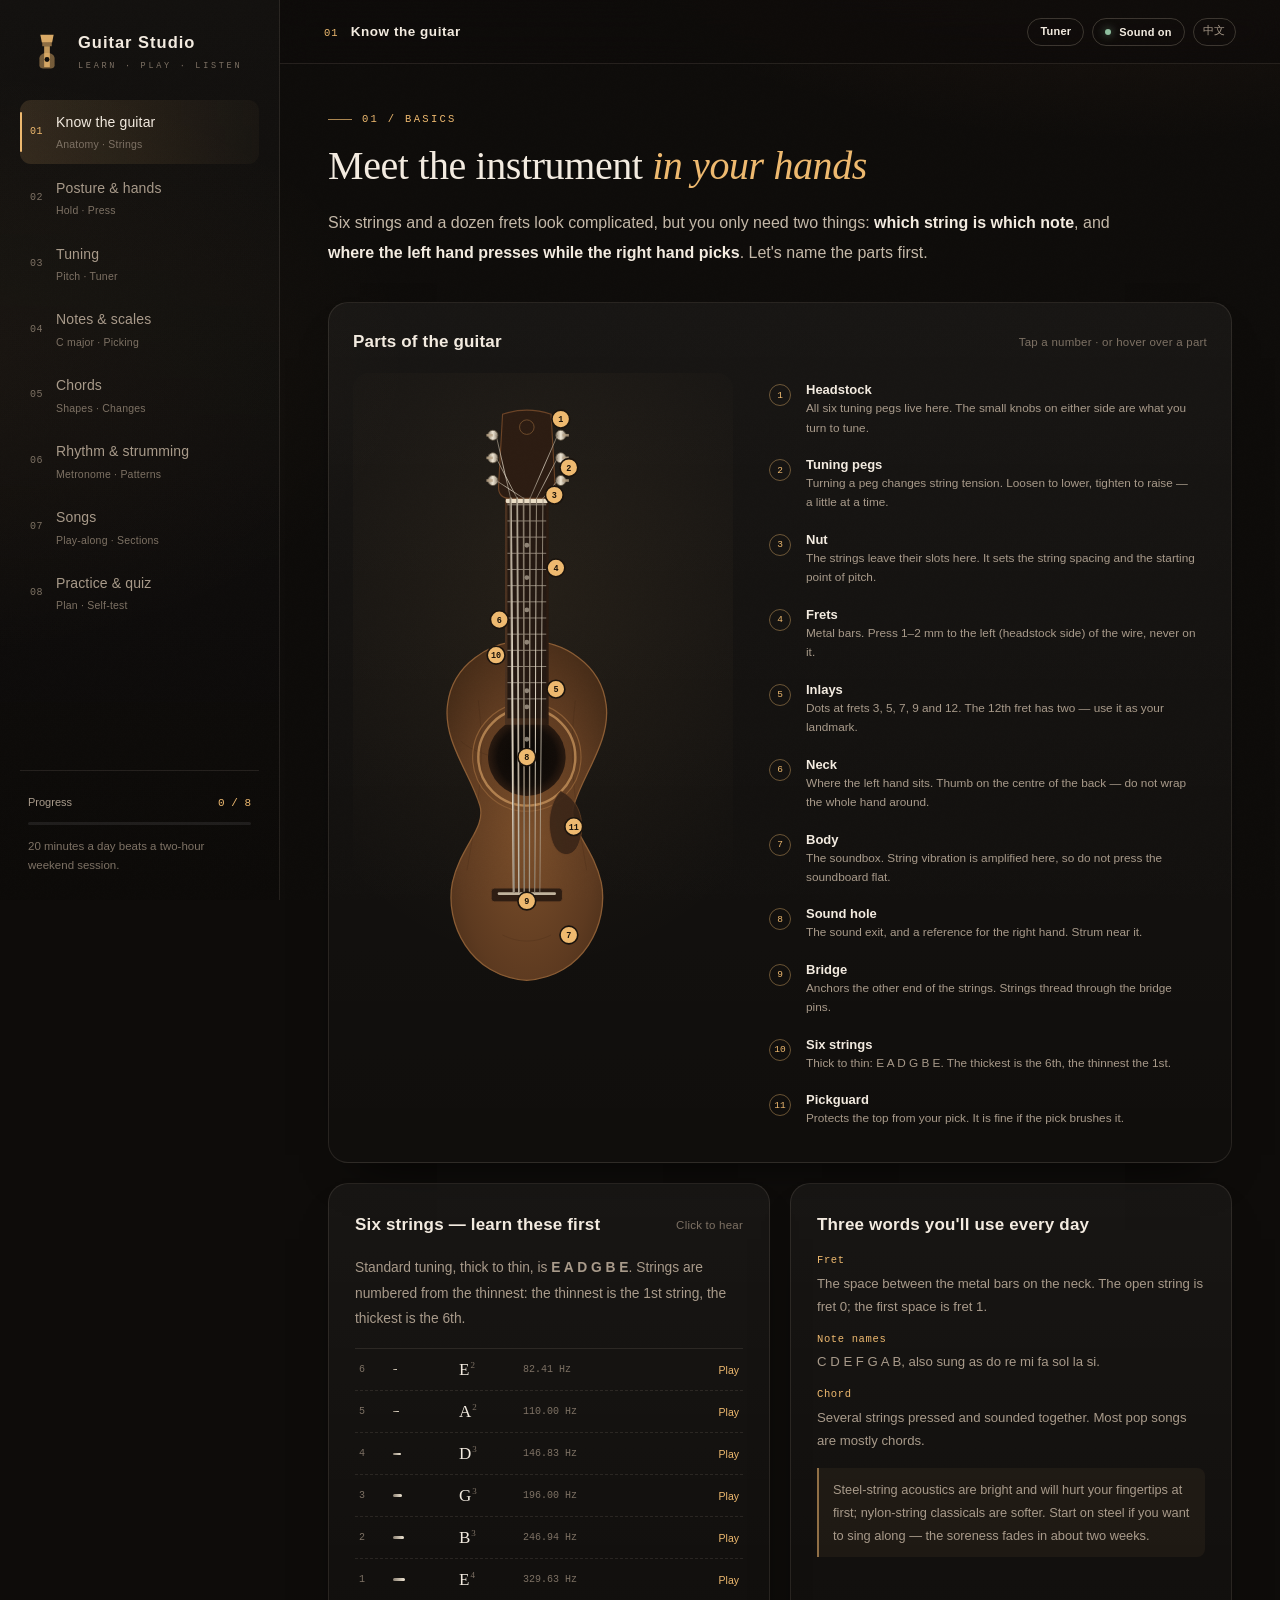
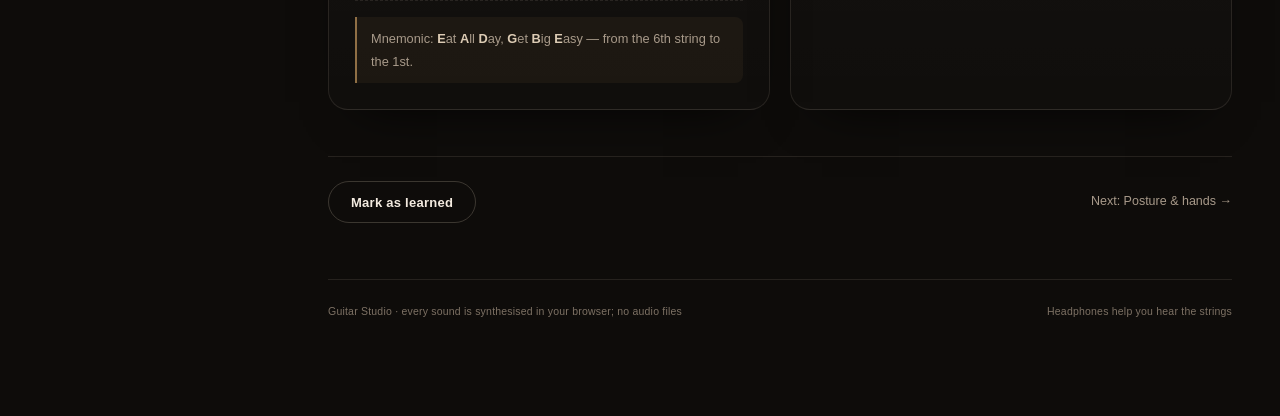
==== en/index.html @ 21f66a30 "Bilingual interactive guitar course: 8 lessons, fretboard, tuner, chords and play-along tabs" ====
<!DOCTYPE html>
<html lang="en">
<head>
<meta charset="utf-8">
<meta name="viewport" content="width=device-width, initial-scale=1">
<meta name="theme-color" content="#0f0d0b">
<meta name="color-scheme" content="dark">
<link rel="icon" href="data:image/svg+xml,%3Csvg xmlns='http://www.w3.org/2000/svg' viewBox='0 0 32 32'%3E%3Crect width='32' height='32' rx='8' fill='%230f0d0b'/%3E%3Cpath d='M16 5l4 6v5h-8v-5z' fill='%23eeb96f'/%3E%3Ccircle cx='16' cy='21' r='6' fill='%23eeb96f'/%3E%3C/svg%3E">
<title>Guitar Studio · From zero to your first song</title>
<meta name="description" content="An interactive, visual guitar course: clickable fretboard, live tuner, chord library, metronome and play-along tabs.">
<link rel="stylesheet" href="../assets/style.css">
</head>
<body>
<div class="grain" aria-hidden="true"></div>

<div class="shell">
  <aside class="side">
    <a class="brand" href="#start">
      <span class="brand-mark" aria-hidden="true">
        <svg viewBox="0 0 40 40"><path d="M13 3h14l-1.6 8H14.6L13 3Z" fill="currentColor" opacity=".9"/><path d="M15 11h10v4H15z" fill="currentColor" opacity=".55"/><path d="M17 15h6v22h-6z" fill="currentColor" opacity=".8"/><path d="M12 28c0-4 3.4-6 8-6s8 2 8 6v7c0 2.4-2 3.4-4 3.4h-8c-2 0-4-1-4-3.4v-7Z" fill="currentColor" opacity=".45"/><circle cx="20" cy="29" r="2.6" fill="#0f0d0b"/></svg>
      </span>
      <span class="brand-text"><strong>Guitar Studio</strong><em>LEARN · PLAY · LISTEN</em></span>
    </a>

    <nav class="nav" aria-label="Course contents">
      <a href="#start" data-nav="start"><i>01</i><span>Know the guitar<em>Anatomy · Strings</em></span></a>
      <a href="#posture" data-nav="posture"><i>02</i><span>Posture &amp; hands<em>Hold · Press</em></span></a>
      <a href="#tune" data-nav="tune"><i>03</i><span>Tuning<em>Pitch · Tuner</em></span></a>
      <a href="#scale" data-nav="scale"><i>04</i><span>Notes &amp; scales<em>C major · Picking</em></span></a>
      <a href="#chords" data-nav="chords"><i>05</i><span>Chords<em>Shapes · Changes</em></span></a>
      <a href="#rhythm" data-nav="rhythm"><i>06</i><span>Rhythm &amp; strumming<em>Metronome · Patterns</em></span></a>
      <a href="#songs" data-nav="songs"><i>07</i><span>Songs<em>Play-along · Sections</em></span></a>
      <a href="#practice" data-nav="practice"><i>08</i><span>Practice &amp; quiz<em>Plan · Self-test</em></span></a>
    </nav>

    <div class="side-foot">
      <div class="progress">
        <div class="progress-head"><span>Progress</span><b data-progress-text>0 / 8</b></div>
        <div class="progress-bar"><i data-progress-bar style="width:0%"></i></div>
      </div>
      <p>20 minutes a day beats a two-hour weekend session.</p>
    </div>
  </aside>

  <main class="main">
    <header class="topbar">
      <div class="topbar-title"><span data-section-index>01</span><strong data-section-title>Know the guitar</strong></div>
      <div class="topbar-tools">
        <a class="btn tiny ghost" href="#tune">Tuner</a>
        <button class="btn tiny ghost" type="button" data-sound-toggle aria-pressed="false">
          <span class="dot"></span><span data-sound-label>Sound on</span>
        </button>
        <a class="lang-switch" href="../index.html" data-lang-target="../index.html" aria-label="切换到中文">中文</a>
      </div>
    </header>

    <div class="content">

      <!-- ========== 01 ========== -->
      <section class="section" id="start" data-title="Know the guitar">
        <div class="section-head">
          <p class="eyebrow">01 / BASICS</p>
          <h2>Meet the instrument <em>in your hands</em></h2>
          <p class="lead">Six strings and a dozen frets look complicated, but you only need two things: <strong>which string is which note</strong>, and <strong>where the left hand presses while the right hand picks</strong>. Let's name the parts first.</p>
        </div>

        <div class="card anatomy-card">
          <div class="card-head">
            <h3>Parts of the guitar</h3>
            <span class="hint">Tap a number · or hover over a part</span>
          </div>
          <div class="anatomy">
            <div class="anatomy-figure" id="anatomyMount"></div>
            <div class="anatomy-list" id="anatomyList"></div>
          </div>
        </div>

        <div class="grid two">
          <div class="card">
            <div class="card-head"><h3>Six strings — learn these first</h3><span class="hint">Click to hear</span></div>
            <p class="muted">Standard tuning, thick to thin, is <b>E A D G B E</b>. Strings are numbered from the thinnest: the thinnest is the 1st string, the thickest is the 6th.</p>
            <div class="string-table" id="stringTable"></div>
            <p class="tip">Mnemonic: <b>E</b>at <b>A</b>ll <b>D</b>ay, <b>G</b>et <b>B</b>ig <b>E</b>asy — from the 6th string to the 1st.</p>
          </div>
          <div class="card">
            <h3>Three words you'll use every day</h3>
            <dl class="defs">
              <div><dt>Fret</dt><dd>The space between the metal bars on the neck. The open string is fret 0; the first space is fret 1.</dd></div>
              <div><dt>Note names</dt><dd>C D E F G A B, also sung as do re mi fa sol la si.</dd></div>
              <div><dt>Chord</dt><dd>Several strings pressed and sounded together. Most pop songs are mostly chords.</dd></div>
            </dl>
            <p class="tip">Steel-string acoustics are bright and will hurt your fingertips at first; nylon-string classicals are softer. Start on steel if you want to sing along — the soreness fades in about two weeks.</p>
          </div>
        </div>

        <div class="lesson-foot">
          <button class="btn ghost" type="button" data-complete="start"><span>Mark as learned</span></button>
          <a class="next-link" href="#posture">Next: Posture &amp; hands →</a>
        </div>
      </section>

      <!-- ========== 02 ========== -->
      <section class="section" id="posture" data-title="Posture &amp; hands">
        <div class="section-head">
          <p class="eyebrow">02 / BASICS</p>
          <h2>Dead notes, sore hands, no speed — <em>it's usually posture</em></h2>
          <p class="lead">Posture isn't a performance of “correct form”. It decides whether you can relax, make notes ring, and move quickly. Lock in these two hands in the first two weeks and everything later gets easier.</p>
        </div>

        <div class="grid two">
          <div class="card">
            <h3><span class="num">A</span>Sitting: three points of contact</h3>
            <ol class="steps-list">
              <li>Rest the <b>waist of the guitar</b> on your right thigh, with the body against yours.</li>
              <li>Angle the soundboard slightly up. The <b>headstock should sit around shoulder height</b> — don't stare down at the fretboard.</li>
              <li>Let your right forearm rest on the top edge of the body, but don't press the soundboard dead.</li>
              <li>Keep your back naturally upright. The guitar <b>leans</b> on you; you don't clamp it.</li>
            </ol>
            <p class="tip">Standing? Use a strap and set the guitar to the same height as when you sit. Practise sitting, perform standing — keep the feel the same.</p>
          </div>
          <div class="card">
            <h3><span class="num">B</span>Left hand: fingertips, arch, close to the fret</h3>
            <ol class="steps-list">
              <li>Thumb on the <b>centre of the back of the neck</b>, opposite the index finger. Don't wrap your whole hand around it.</li>
              <li>Arch the first knuckle and press with the <b>fingertip</b>, not the pad.</li>
              <li>Press <b>1–2 mm to the left of the fret wire</b> (toward the headstock) — not on the metal, not in the middle of the space.</li>
              <li>Push the wrist slightly forward to give your fingers room.</li>
            </ol>
            <p class="tip">If a note won't ring, check in this order: position → pressure → a finger touching the neighbouring string.</p>
          </div>
        </div>

        <div class="card">
          <div class="card-head"><h3>Two millimetres make a big difference</h3><span class="hint">Side view</span></div>
          <div class="hand-figure" id="handDiagram"></div>
        </div>

        <div class="grid two">
          <div class="card">
            <div class="card-head"><h3><span class="num">C</span>Right hand: the wrist does the work</h3></div>
            <div class="pick-figure" id="pickDiagram"></div>
            <ul class="clean-list">
              <li>Hold the pick between thumb and index with <b>2–3 mm</b> showing. Don't squeeze.</li>
              <li>Angle the pick <b>30–45°</b> to the string. Downstroke with the tip, upstroke with the back edge.</li>
              <li>The <b>wrist</b> moves, not the whole arm. Imagine flicking water off your hand.</li>
              <li>Fingerstyle: thumb covers strings 6/5/4; index 3, middle 2, ring 1.</li>
            </ul>
          </div>
          <div class="card">
            <h3><span class="num">D</span>Four common mistakes</h3>
            <div class="mistake"><b>Flat fingers</b><span>The pad mutes the next string. Stand the fingers up.</span></div>
            <div class="mistake"><b>Pressing on the fret</b><span>No length of string is left to vibrate; the note thuds. Move 2 mm left.</span></div>
            <div class="mistake"><b>Thumb wrapped over</b><span>Your fingers can't stretch and changes get slow. Put the thumb back behind the neck.</span></div>
            <div class="mistake"><b>Collapsed wrist</b><span>You can't reach the low strings and your hand cramps. Push the wrist forward.</span></div>
          </div>
        </div>

        <div class="card">
          <div class="card-head"><h3>Self-check before you play</h3><span class="hint">Tick them all first</span></div>
          <div class="check-list" id="postureChecks"></div>
        </div>

        <div class="lesson-foot">
          <button class="btn ghost" type="button" data-complete="posture"><span>Mark as learned</span></button>
          <a class="next-link" href="#tune">Next: Tuning →</a>
        </div>
      </section>

      <!-- ========== 03 ========== -->
      <section class="section" id="tune" data-title="Tuning">
        <div class="section-head">
          <p class="eyebrow">03 / SETUP</p>
          <h2>Tune before you play. <em>Every time.</em></h2>
          <p class="lead">If the guitar is out of tune, practice makes your ear worse — it memorises the wrong pitch. Standard pitch is <b>A4 = 440 Hz</b>. Thick to thin: E2 · A2 · D3 · G3 · B3 · E4.</p>
        </div>

        <div class="card tuner-card" id="tunerMount"></div>

        <div class="grid two">
          <div class="card">
            <h3>Tuning in five steps</h3>
            <ol class="steps-list">
              <li>Start on the <b>6th string</b>. Pluck it gently and let it ring.</li>
              <li>Watch the needle: <b>flat → tighten slowly</b>; sharp → loosen.</li>
              <li>Turn the peg no more than <b>a quarter turn</b> at a time, listening as you go.</li>
              <li>When the needle sits in the green and holds for two seconds, move to the next string.</li>
              <li>After all six, <b>check the 6th again</b> — tuning one string changes the neck tension.</li>
            </ol>
            <p class="tip">New strings drift for the first three days. That's normal. Tune every time you pick up the guitar; after a week they'll settle.</p>
          </div>
          <div class="card">
            <h3>No tuner? Tune by ear</h3>
            <p class="muted">If one string is already in tune, use it as a reference, one string at a time. “Hear the pair” plays the reference note, then the target open string.</p>
            <div class="relative-table" id="relativeTuning"></div>
            <p class="tip">The intervals: 6th string, 5th fret = open 5th; 5th string, 5th fret = open 4th; 4th string, 5th fret = open 3rd; <b>3rd string, 4th fret</b> = open 2nd; 2nd string, 5th fret = open 1st.</p>
          </div>
        </div>

        <div class="notice">
          <b>Two safety notes</b>
          <span>Turn the pegs slowly; never more than half a turn at once. Pluck gently when tuning. A string can snap, especially when it's new.</span>
        </div>

        <div class="lesson-foot">
          <button class="btn ghost" type="button" data-complete="tune"><span>Mark as learned</span></button>
          <a class="next-link" href="#scale">Next: Notes &amp; scales →</a>
        </div>
      </section>

      <!-- ========== 04 ========== -->
      <section class="section" id="scale" data-title="Notes &amp; scales">
        <div class="section-head">
          <p class="eyebrow">04 / SINGLE NOTES</p>
          <h2>First, make every note <em>ring clearly</em></h2>
          <p class="lead">Don't rush into chords. Use single notes to get “left hand presses accurately + right hand picks cleanly” working. Then chords come much faster. The fretboard below is live — click anywhere.</p>
        </div>

        <div class="card board-card">
          <div class="card-head">
            <h3>C major scale · first position</h3>
            <div class="seg" id="scaleModes" role="group" aria-label="Fretboard labels">
              <button type="button" data-mode="scale" class="is-on">C major</button>
              <button type="button" data-mode="all">All notes</button>
              <button type="button" data-mode="none">No labels</button>
            </div>
          </div>
          <div class="board-scroll"><div id="scaleBoard"></div></div>
          <div class="board-foot">
            <span class="now-chip" id="scaleNow">Click anywhere on the fretboard</span>
            <span class="legend">
              <i class="lg-root"></i>Root C
              <i class="lg-third"></i>3rd / 5th
              <i class="lg-other"></i>Other notes
            </span>
          </div>
        </div>

        <div class="grid two">
          <div class="card">
            <h3>Where the major scale comes from</h3>
            <p class="muted">Two neighbouring frets are a <b>half step</b>; skipping one is a <b>whole step</b>. The major scale formula is: whole · whole · half · whole · whole · whole · half.</p>
            <div class="interval-row" id="intervalRow"></div>
            <p class="tip">Learn the formula and you can build a major scale on any string without memorising dots.</p>
          </div>
          <div class="card">
            <h3>Right hand: make the picking steady</h3>
            <ul class="clean-list">
              <li>Pick <b>straight into the string</b> at a slight 30° angle — the cleanest tone.</li>
              <li>Downstroke (↓) with the tip; upstroke (↑) with the back edge.</li>
              <li>At slow tempos use <b>all downstrokes</b> for even tone; alternate when comfortable.</li>
              <li>Fingerstyle: thumb on the low strings; index, middle and ring on 3, 2, 1.</li>
            </ul>
            <p class="tip">The test: close your eyes. Twelve notes should sound like one straight line — no note popping out.</p>
          </div>
        </div>

        <div class="section-sub">
          <h3>Three exercises to start today</h3>
          <p class="muted">Each one has a Play button. Click any note in the tab to hear it on its own.</p>
        </div>
        <div class="exercise-list" id="exerciseList"></div>

        <div class="lesson-foot">
          <button class="btn ghost" type="button" data-complete="scale"><span>Mark as learned</span></button>
          <a class="next-link" href="#chords">Next: Chords →</a>
        </div>
      </section>

      <!-- ========== 05 ========== -->
      <section class="section" id="chords" data-title="Chords">
        <div class="section-head">
          <p class="eyebrow">05 / CHORDS</p>
          <h2>Eight chords, <em>half a songbook</em></h2>
          <p class="lead">Most pop songs live in a handful of chords. The goal isn't “knowing the shape” — it's making it ring first time without looking.</p>
        </div>

        <div class="card">
          <div class="card-head"><h3>Reading a chord diagram</h3><span class="hint">Vertical: 6th string left → 1st right</span></div>
          <div class="chord-guide">
            <div class="chord-guide-figure" id="chordGuide"></div>
            <div class="chord-guide-text">
              <ul class="clean-list">
                <li>The <b>thick line at the top</b> is the nut (fret 0); each line below is a fret.</li>
                <li><b>Dots</b> show where the fingers go. The number inside is the finger: 1 index, 2 middle, 3 ring, 4 pinky.</li>
                <li><b>○</b> open string, play it; <b>×</b> don't play it, keep the right hand away.</li>
                <li>Left to right is <b>6 5 4 3 2 1</b>, matching the string names underneath.</li>
              </ul>
              <p class="tip">The order is always: <b>place the fingers → check each string → then strum</b>. Never strum first.</p>
            </div>
          </div>
        </div>

        <div class="section-sub chord-sub">
          <h3>Chord library</h3>
          <div class="seg" id="chordFilter" role="group" aria-label="Chord difficulty">
            <button type="button" data-level="all" class="is-on">All</button>
            <button type="button" data-level="1">Beginner</button>
            <button type="button" data-level="2">Advanced</button>
          </div>
        </div>
        <div class="chord-grid" id="chordGrid"></div>

        <div class="chord-detail" id="chordDetail"></div>

        <div class="card trainer-card" id="chordTrainer"></div>

        <div class="lesson-foot">
          <button class="btn ghost" type="button" data-complete="chords"><span>Mark as learned</span></button>
          <a class="next-link" href="#rhythm">Next: Rhythm &amp; strumming →</a>
        </div>
      </section>

      <!-- ========== 06 ========== -->
      <section class="section" id="rhythm" data-title="Rhythm &amp; strumming">
        <div class="section-head">
          <p class="eyebrow">06 / RHYTHM</p>
          <h2>Steady rhythm is worth more <em>than hard chords</em></h2>
          <p class="lead">Most people's strumming sounds bad not because of the hand shape, but because the beat wanders. Get “one strum per beat” into your muscle memory first, then add decoration.</p>
        </div>

        <div class="card metro-card" id="metroMount"></div>

        <div class="section-sub">
          <h3>Four patterns, simple to fancy</h3>
          <p class="muted">Click a card to hear it; the arrows light up below. Air-strum along before you touch the strings.</p>
        </div>
        <div class="pattern-grid" id="patternMount"></div>
        <div class="card pattern-board" id="patternBoard"></div>

        <div class="grid three">
          <div class="card mini">
            <h3>Wrist, not arm</h3>
            <p>Strumming is a small arc from the wrist; the forearm barely moves. Move the arm and you lose speed and hit the wrong strings.</p>
          </div>
          <div class="card mini">
            <h3>Keep the hand moving</h3>
            <p>Even when you don't hit the strings, keep the hand swinging in time. Stopping is the number one cause of a late next beat.</p>
          </div>
          <div class="card mini">
            <h3>Light before loud</h3>
            <p>Volume comes from wrist travel, not force. Hitting harder causes fret buzz and broken strings, and sounds smaller.</p>
          </div>
        </div>

        <div class="card">
          <h3>Practice order (don't skip)</h3>
          <ol class="steps-list">
            <li><b>60 BPM</b>, downstrokes only, one per beat, two minutes without drifting.</li>
            <li>Move to <b>80 BPM</b>, still downstrokes; check the wrist hasn't stiffened.</li>
            <li>Learn “down, down-up, up-down-up” in the air first, then on the strings.</li>
            <li>Loop <b>C → G → Am → F</b>, one bar each, changing slowly.</li>
            <li>Play along to a three-minute song all the way through before adding speed.</li>
          </ol>
        </div>

        <div class="lesson-foot">
          <button class="btn ghost" type="button" data-complete="rhythm"><span>Mark as learned</span></button>
          <a class="next-link" href="#songs">Next: Songs →</a>
        </div>
      </section>

      <!-- ========== 07 ========== -->
      <section class="section" id="songs" data-title="Songs">
        <div class="section-head">
          <p class="eyebrow">07 / PLAY</p>
          <h2>Follow the highlight, <em>one note at a time</em></h2>
          <p class="lead">Press Play and the tab highlights each note in time; the fretboard shows where to press. You can also click any note in the tab to hear it alone.</p>
        </div>

        <div class="song-picker" id="songList"></div>
        <div id="playerMount"></div>

        <div class="card">
          <h3>How to learn a song (in this order)</h3>
          <ol class="steps-list">
            <li><b>Section it</b>: work on 2–4 bars at a time, not the whole song.</li>
            <li><b>Slow it down</b>: 60–70% tempo, slow enough that you don't miss.</li>
            <li><b>Loop it</b>: ten clean passes of the same section builds muscle memory.</li>
            <li><b>Join it</b>: once each section works alone, connect them.</li>
            <li><b>Record it</b>: one phone recording and you'll hear the problem instantly.</li>
          </ol>
          <p class="tip">Wrong notes aren't the danger; practising them at speed is. Slow practice is the only shortcut.</p>
        </div>

        <div class="lesson-foot">
          <button class="btn ghost" type="button" data-complete="songs"><span>Mark as learned</span></button>
          <a class="next-link" href="#practice">Next: Practice &amp; quiz →</a>
        </div>
      </section>

      <!-- ========== 08 ========== -->
      <section class="section" id="practice" data-title="Practice &amp; quiz">
        <div class="section-head">
          <p class="eyebrow">08 / KEEP GOING</p>
          <h2>20 minutes a day, <em>a song in two weeks</em></h2>
          <p class="lead">Practice isn't “when I have time”. It's a small amount at the same time every day. Here's a plan and a self-test to make it stick.</p>
        </div>

        <div class="grid two">
          <div class="card">
            <div class="card-head"><h3>Today's 20 minutes</h3><span class="hint" id="todayLabel">—</span></div>
            <div class="plan-list" id="planList"></div>
            <div class="plan-bar"><i data-plan-bar style="width:0%"></i></div>
            <p class="tip">The order can change, but every day should include chords + rhythm + a song.</p>
          </div>
          <div class="card">
            <h3>7-day starter plan</h3>
            <div class="day-table" id="dayTable"></div>
          </div>
        </div>

        <div class="section-sub">
          <h3>Self-test: did it stick?</h3>
          <p class="muted">Find-the-note trains the fretboard; ear training trains your ear. Don't chase a perfect score — use “Hear it again”.</p>
        </div>
        <div id="quizMount"></div>

        <div class="card">
          <h3>Four questions every beginner asks</h3>
          <div class="faq">
            <details>
              <summary>My notes won't ring, or buzz. What do I check?</summary>
              <p>In order: ① is the finger 1–2 mm to the left of the fret wire; ② is it upright, with the pad clear of the neighbouring string; ③ is there enough pressure. Most dead notes are position, not strength.</p>
            </details>
            <details>
              <summary>Is fingertip pain normal?</summary>
              <p>For the first two weeks, yes — calluses form and it stops. But sharp joint pain means stop and rest a day. Two 10-minute sessions beat one long one, and hurt less.</p>
            </details>
            <details>
              <summary>How do I change chords faster?</summary>
              <p>Three tricks: ① keep <b>common fingers</b> down between chords; ② move the <b>lowest note first</b> so the strum starts right; ③ look ahead to the next shape. Then use a metronome and change every four beats, slow enough to keep up.</p>
            </details>
            <details>
              <summary>Theory first, or playing first?</summary>
              <p>Both, but playing leads. For each chord, know the three notes it contains; for each scale, know where it sits on the neck. Reading theory without touching the guitar is very slow progress.</p>
            </details>
          </div>
        </div>

        <div class="closing">
          <p class="eyebrow">ONE LAST THING</p>
          <h3>Slow is fast.</h3>
          <p>Make every note clean and count every beat. Time does the rest. In two weeks you'll have a song you can play all the way through.</p>
        </div>

        <div class="lesson-foot">
          <button class="btn ghost" type="button" data-complete="practice"><span>Mark as learned</span></button>
          <a class="next-link" href="#start">Back to the top ↑</a>
        </div>
      </section>

      <footer class="site-foot">
        <span>Guitar Studio · every sound is synthesised in your browser; no audio files</span>
        <span>Headphones help you hear the strings</span>
      </footer>
    </div>
  </main>
</div>

<script src="../assets/data.js"></script>
<script src="../assets/i18n.js"></script>
<script src="../assets/audio.js"></script>
<script src="../assets/visuals.js"></script>
<script src="../assets/app.js"></script>
</body>
</html>
---- assets/style.css ----
/* ============================================================
   吉他自习室 · 样式
   ============================================================ */
:root {
  --bg: #0e0c0a;
  --bg-soft: #14110e;
  --panel: #191512;
  --panel-2: #201a15;
  --line: rgba(240, 225, 200, .10);
  --line-strong: rgba(240, 225, 200, .20);
  --text: #f3ebe0;
  --muted: #a89a8a;
  --muted-2: #7d7164;
  --amber: #eeb96f;
  --amber-2: #f4c47e;
  --amber-deep: #d99a4e;
  --copper: #c97b4a;
  --green: #8fbf9f;
  --red: #e07a6a;
  --serif: "Iowan Old Style", "Palatino Linotype", Palatino, "Songti SC", "Noto Serif SC", Georgia, serif;
  --sans: -apple-system, BlinkMacSystemFont, "PingFang SC", "Hiragino Sans GB", "Microsoft YaHei", "Segoe UI", sans-serif;
  --mono: "SF Mono", ui-monospace, Menlo, Consolas, monospace;
  --shadow: 0 24px 50px -32px rgba(0, 0, 0, .95);
}

* { box-sizing: border-box; }
html { scroll-behavior: smooth; }
body {
  margin: 0;
  background:
    radial-gradient(1100px 620px at 88% -12%, rgba(201, 123, 74, .13), transparent 62%),
    radial-gradient(900px 520px at -8% 18%, rgba(238, 185, 111, .05), transparent 58%),
    var(--bg);
  color: var(--text);
  font-family: var(--sans);
  font-size: 15px;
  line-height: 1.75;
  -webkit-font-smoothing: antialiased;
  text-rendering: optimizeLegibility;
}
::selection { background: rgba(238, 185, 111, .3); color: #fff; }
a { color: inherit; text-decoration: none; }
button { font-family: inherit; touch-action: manipulation; }
h1, h2, h3, h4, p, dl, dd, ol, ul { margin: 0; }
ul, ol { padding: 0; }
strong { font-weight: 600; }
code { font-family: var(--mono); font-size: .9em; background: rgba(255, 255, 255, .06); padding: 1px 5px; border-radius: 4px; }
:focus-visible { outline: 2px solid var(--amber); outline-offset: 3px; border-radius: 4px; }

.grain {
  position: fixed; inset: 0; z-index: 100; pointer-events: none; opacity: .035;
  background-image: url("data:image/svg+xml;utf8,<svg xmlns='http://www.w3.org/2000/svg' width='180' height='180'><filter id='n'><feTurbulence type='fractalNoise' baseFrequency='0.85' numOctaves='2'/></filter><rect width='180' height='180' filter='url(%23n)' opacity='0.55'/></svg>");
  mix-blend-mode: overlay;
}

/* ---------------- 布局 ---------------- */
.shell { display: grid; grid-template-columns: 280px minmax(0, 1fr); min-width: 0; }
.side {
  position: sticky; top: 0; height: 100vh; display: flex; flex-direction: column;
  padding: 28px 20px 24px; border-right: 1px solid var(--line);
  background: linear-gradient(180deg, rgba(255, 255, 255, .025), rgba(0, 0, 0, .12));
  overflow-y: auto; z-index: 30;
}
.brand { display: flex; align-items: center; gap: 12px; padding: 0 8px 26px; }
.brand-mark { width: 38px; height: 38px; color: var(--amber); flex: none; }
.brand-mark svg { width: 100%; height: 100%; display: block; }
.brand-text strong { display: block; font-size: 16.5px; letter-spacing: .06em; }
.brand-text em { display: block; font-style: normal; font-family: var(--mono); font-size: 8.5px; letter-spacing: .32em; color: var(--muted-2); margin-top: 2px; }

.nav { display: flex; flex-direction: column; gap: 2px; min-width: 0; }
.nav a {
  position: relative; display: grid; grid-template-columns: 26px 1fr; align-items: center;
  padding: 10px 10px; border-radius: 11px; color: var(--muted);
  transition: background .18s, color .18s;
}
.nav a i { font-style: normal; font-family: var(--mono); font-size: 10px; color: var(--muted-2); letter-spacing: .04em; }
.nav a span { font-size: 14px; letter-spacing: .01em; }
.nav a em { display: block; font-style: normal; font-size: 10.5px; color: var(--muted-2); margin-top: 1px; letter-spacing: .02em; }
.nav a:hover { background: rgba(255, 255, 255, .045); color: var(--text); }
.nav a.is-active { background: linear-gradient(90deg, rgba(238, 185, 111, .14), rgba(238, 185, 111, .03)); color: var(--text); }
.nav a.is-active::before {
  content: ""; position: absolute; left: 0; top: 12px; bottom: 12px; width: 2px;
  background: var(--amber); border-radius: 2px;
}
.nav a.is-active i { color: var(--amber); }
.nav a.is-done::after {
  content: "✓"; position: absolute; right: 10px; top: 50%; transform: translateY(-50%);
  font-size: 11px; color: var(--amber); opacity: .85;
}
.side::after { content: ""; position: absolute; top: 0; right: 0; bottom: 0; width: 20px; pointer-events: none; background: linear-gradient(90deg, transparent, rgba(14,12,10,.85)); opacity: 0; }
.side-foot { margin-top: auto; padding: 22px 8px 0; border-top: 1px solid var(--line); }
.side-foot p { font-size: 11.5px; color: var(--muted-2); line-height: 1.7; margin-top: 12px; }
.progress-head { display: flex; justify-content: space-between; align-items: baseline; font-size: 11px; color: var(--muted); }
.progress-head b { font-family: var(--mono); font-size: 11px; color: var(--amber); font-weight: 500; }
.progress-bar { height: 3px; background: rgba(255, 255, 255, .08); border-radius: 3px; margin-top: 9px; overflow: hidden; }
.progress-bar i { display: block; height: 100%; background: linear-gradient(90deg, var(--amber-deep), var(--amber-2)); border-radius: 3px; transition: width .5s cubic-bezier(.2, .8, .2, 1); }

.main { min-width: 0; }
.topbar {
  position: sticky; top: 0; z-index: 20; height: 64px; display: flex; align-items: center;
  justify-content: space-between; gap: 16px; padding: 0 44px;
  background: rgba(14, 12, 10, .74); backdrop-filter: blur(16px); -webkit-backdrop-filter: blur(16px);
  border-bottom: 1px solid var(--line);
}
.topbar-title { display: flex; align-items: baseline; gap: 12px; min-width: 0; }
.topbar-title span { font-family: var(--mono); font-size: 10.5px; color: var(--amber); letter-spacing: .1em; }
.topbar-title strong { font-size: 13.5px; font-weight: 600; letter-spacing: .04em; white-space: nowrap; overflow: hidden; text-overflow: ellipsis; }
.topbar-tools { display: flex; align-items: center; gap: 8px; flex: none; }
.lang-switch {
  display: inline-flex; align-items: center; justify-content: center; height: 28px; min-width: 38px;
  padding: 0 9px; border-radius: 999px; border: 1px solid var(--line-strong);
  font-family: var(--mono); font-size: 10.5px; letter-spacing: .06em;
  color: var(--muted); transition: .18s;
}
.lang-switch:hover { color: var(--amber); border-color: rgba(238, 185, 111, .5); background: rgba(238, 185, 111, .06); }

.content { max-width: 1160px; margin: 0 auto; padding: 46px 48px 96px; }

/* ---------------- 通用 ---------------- */
.section { display: none; }
.section.is-active { display: block; }
.section.is-active > * { animation: rise .5s cubic-bezier(.2, .8, .2, 1) backwards; }
.section.is-active > *:nth-child(2) { animation-delay: .04s; }
.section.is-active > *:nth-child(3) { animation-delay: .08s; }
.section.is-active > *:nth-child(4) { animation-delay: .12s; }
.section.is-active > *:nth-child(5) { animation-delay: .16s; }
.section.is-active > *:nth-child(6) { animation-delay: .2s; }
@keyframes rise { from { opacity: 0; transform: translateY(14px); } }

.section-head { max-width: 800px; margin-bottom: 34px; }
.eyebrow {
  display: flex; align-items: center; gap: 10px; font-family: var(--mono);
  font-size: 10.5px; letter-spacing: .22em; color: var(--amber); text-transform: uppercase;
}
.eyebrow::before { content: ""; width: 24px; height: 1px; background: var(--amber); opacity: .7; }
.section h2 {
  font-family: var(--serif); font-weight: 400; font-size: 40px; line-height: 1.28;
  letter-spacing: -.01em; margin: 12px 0 16px;
}
.section h2 em { font-style: italic; color: var(--amber); }
.lead { font-size: 16px; color: #c4b8a8; line-height: 1.9; }
.lead strong { color: var(--text); }

.card {
  position: relative; background: linear-gradient(180deg, rgba(255, 255, 255, .042), rgba(255, 255, 255, .012));
  border: 1px solid var(--line); border-radius: 20px; padding: 26px; box-shadow: var(--shadow);
}
.card h3 { font-size: 17px; font-weight: 600; letter-spacing: .01em; margin-bottom: 12px; }
.card h3 .num {
  display: inline-flex; align-items: center; justify-content: center; width: 22px; height: 22px;
  border-radius: 50%; border: 1px solid rgba(238, 185, 111, .5); color: var(--amber);
  font-family: var(--mono); font-size: 10.5px; margin-right: 8px; vertical-align: 1px;
}
.card-head { display: flex; align-items: center; justify-content: space-between; gap: 14px; margin-bottom: 16px; flex-wrap: wrap; }
.card-head h3 { margin: 0; }
.hint { font-size: 11.5px; color: var(--muted-2); letter-spacing: .02em; }
.muted { color: var(--muted); font-size: 13.8px; line-height: 1.85; }
.tip {
  margin-top: 16px; padding: 10px 14px; border-left: 2px solid rgba(238, 185, 111, .55);
  background: rgba(238, 185, 111, .05); border-radius: 0 8px 8px 0;
  font-size: 12.8px; color: var(--muted); line-height: 1.8;
}
.tip b { color: #dccbb4; }
.grid { display: grid; gap: 20px; margin-top: 20px; }
.grid.two { grid-template-columns: repeat(2, minmax(0, 1fr)); }
.grid.three { grid-template-columns: repeat(3, minmax(0, 1fr)); }
.section-sub { margin: 42px 0 18px; display: flex; align-items: flex-end; justify-content: space-between; gap: 16px; flex-wrap: wrap; }
.section-sub h3 { font-family: var(--serif); font-weight: 400; font-size: 25px; letter-spacing: -.01em; }
.section-sub p { margin-top: 4px; }
.lesson-foot {
  display: flex; align-items: center; justify-content: space-between; gap: 16px; flex-wrap: wrap;
  margin-top: 46px; padding-top: 24px; border-top: 1px solid var(--line);
}
.next-link { font-size: 12.5px; color: var(--muted); transition: color .2s; }
.next-link:hover { color: var(--amber); }

/* ---------------- 按钮 / 控件 ---------------- */
.btn {
  display: inline-flex; align-items: center; justify-content: center; gap: 8px;
  height: 42px; padding: 0 22px; border-radius: 999px; border: 1px solid transparent;
  background: linear-gradient(180deg, #f4c47e, #dfa155); color: #1b130a;
  font-size: 13px; font-weight: 600; letter-spacing: .02em; cursor: pointer;
  transition: transform .18s, box-shadow .18s, background .18s, color .18s, border-color .18s;
}
.btn:hover { transform: translateY(-1px); box-shadow: 0 10px 26px -12px rgba(238, 185, 111, .6); }
.btn:active { transform: translateY(0); }
.btn.ghost { background: transparent; border-color: var(--line-strong); color: var(--text); }
.btn.ghost:hover { border-color: rgba(238, 185, 111, .55); color: var(--amber); box-shadow: none; }
.btn.small { height: 34px; padding: 0 16px; font-size: 12px; }
.btn.tiny { height: 28px; padding: 0 12px; font-size: 11px; }
.btn.is-done { background: rgba(238, 185, 111, .12); border-color: rgba(238, 185, 111, .45); color: var(--amber); }
.btn.is-playing { background: linear-gradient(180deg, #e9ae61, #cf8f45); }
.btn .tr-icon { font-size: 9px; line-height: 1; }
.btn:disabled { opacity: .55; cursor: wait; }
[data-sound-toggle] .dot { width: 6px; height: 6px; border-radius: 50%; background: var(--green); box-shadow: 0 0 8px rgba(143, 191, 159, .7); flex: none; }
[data-sound-toggle].is-muted .dot { background: var(--muted-2); box-shadow: none; }
.btn.tiny.ghost, .btn.small.ghost { background: transparent; }
.icon-btn {
  width: 34px; height: 34px; flex: none; display: inline-flex; align-items: center; justify-content: center;
  border-radius: 10px; border: 1px solid var(--line); background: rgba(255, 255, 255, .03);
  color: var(--muted); font-size: 15px; cursor: pointer; transition: .18s;
}
.icon-btn:hover { color: var(--amber); border-color: rgba(238, 185, 111, .4); }
.seg { display: inline-flex; gap: 2px; padding: 3px; border: 1px solid var(--line); border-radius: 999px; background: rgba(0, 0, 0, .2); }
.seg button {
  border: 0; background: transparent; color: var(--muted); font-size: 11.5px;
  padding: 6px 13px; border-radius: 999px; cursor: pointer; transition: .18s; letter-spacing: .02em;
}
.seg button:hover { color: var(--text); }
.seg button.is-on { background: var(--amber); color: #1b130a; font-weight: 600; }
.chip {
  border: 1px solid var(--line); background: rgba(255, 255, 255, .025); color: var(--muted);
  border-radius: 999px; padding: 7px 14px; font-size: 12px; cursor: pointer; transition: .18s;
}
.chip:hover { color: var(--text); border-color: var(--line-strong); }
.chip.is-on { color: var(--amber); border-color: rgba(238, 185, 111, .5); background: rgba(238, 185, 111, .08); }
.field { display: inline-flex; align-items: center; gap: 8px; font-size: 11.5px; color: var(--muted); }
.field input[type=range] { width: 110px; }
.field b { font-family: var(--mono); font-size: 11px; color: var(--amber); font-weight: 500; min-width: 22px; }
select {
  background: var(--panel-2); color: var(--text); border: 1px solid var(--line);
  border-radius: 8px; padding: 6px 8px; font-family: inherit; font-size: 12px;
}
input[type=range] { -webkit-appearance: none; appearance: none; height: 4px; border-radius: 4px; background: rgba(255, 255, 255, .12); outline: none; accent-color: var(--amber); }
input[type=range]::-webkit-slider-thumb {
  -webkit-appearance: none; width: 14px; height: 14px; border-radius: 50%;
  background: var(--amber); border: 2px solid #1a130d; cursor: pointer;
  box-shadow: 0 0 0 3px rgba(238, 185, 111, .18);
}
.switch { display: inline-flex; align-items: center; gap: 6px; font-size: 11.5px; color: var(--muted); cursor: pointer; user-select: none; }
.switch input { accent-color: var(--amber); }

/* ---------------- 认识吉他 ---------------- */
.anatomy-card { padding: 24px; }
.anatomy { display: grid; grid-template-columns: 380px minmax(0, 1fr); gap: 26px; align-items: start; }
.anatomy-figure { background: radial-gradient(120% 90% at 50% 35%, rgba(238, 185, 111, .07), transparent 65%); border-radius: 16px; padding: 4px; }
.anatomy-svg { width: 100%; height: auto; display: block; }
.part { transition: filter .25s; }
.part.is-hot { filter: drop-shadow(0 0 10px rgba(238, 185, 111, .55)); }
.an-marker { cursor: pointer; }
.an-marker-bg { fill: var(--amber); stroke: #1a130d; stroke-width: 2; transition: transform .2s; transform-box: fill-box; transform-origin: center; }
.an-marker-text { fill: #1b130a; font-family: var(--mono); font-size: 10.5px; font-weight: 600; pointer-events: none; }
.an-marker:hover .an-marker-bg, .an-marker.is-hot .an-marker-bg { transform: scale(1.2); }
.anatomy-list { display: flex; flex-direction: column; gap: 1px; }
.an-item {
  display: grid; grid-template-columns: 26px minmax(0, 1fr); gap: 11px; align-items: start;
  text-align: left; border: 0; background: transparent; color: var(--text);
  padding: 9px 10px; border-radius: 10px; cursor: pointer; transition: background .18s;
}
.an-item:hover, .an-item.is-active { background: rgba(255, 255, 255, .045); }
.an-num {
  width: 22px; height: 22px; border-radius: 50%; border: 1px solid rgba(238, 185, 111, .4);
  display: inline-flex; align-items: center; justify-content: center;
  font-family: var(--mono); font-size: 9.5px; color: var(--amber); margin-top: 2px;
}
.an-body strong { display: block; font-size: 13px; font-weight: 600; }
.an-body strong em { font-style: normal; font-family: var(--mono); font-size: 8.5px; color: var(--muted-2); letter-spacing: .1em; margin-left: 7px; text-transform: uppercase; }
.an-body span { display: block; font-size: 11.8px; color: var(--muted); line-height: 1.65; margin-top: 2px; }

.string-table { margin-top: 16px; border-top: 1px solid var(--line); }
.string-row {
  width: 100%; display: grid; grid-template-columns: 26px 58px 56px 1fr 28px; align-items: center; gap: 8px;
  height: 42px; padding: 0 4px; border: 0; border-bottom: 1px dashed var(--line);
  background: transparent; color: var(--text); cursor: pointer; text-align: left;
  font-family: inherit; transition: background .15s;
}
.string-row:hover, .string-row.is-playing { background: rgba(238, 185, 111, .06); }
.sr-num { font-family: var(--mono); font-size: 10px; color: var(--muted-2); }
.sr-line { display: flex; align-items: center; }
.sr-line i { display: block; background: linear-gradient(90deg, #8c8274, #f0e6d4); border-radius: 2px; }
.sr-note { font-family: var(--serif); font-size: 17px; }
.sr-note em { font-style: normal; font-size: 9px; color: var(--muted-2); margin-left: 1px; vertical-align: super; }
.sr-freq { font-family: var(--mono); font-size: 10px; color: var(--muted-2); }
.sr-play { font-size: 10.5px; color: var(--amber); text-align: right; }
.defs { display: flex; flex-direction: column; gap: 12px; margin-top: 6px; }
.defs dt { font-family: var(--mono); font-size: 10.5px; color: var(--amber); letter-spacing: .06em; }
.defs dd { font-size: 13.2px; color: var(--muted); line-height: 1.75; margin-top: 2px; }

/* ---------------- 姿势 ---------------- */
.steps-list { list-style: none; counter-reset: step; display: flex; flex-direction: column; gap: 10px; }
.steps-list li { position: relative; counter-increment: step; padding-left: 32px; font-size: 13.5px; color: #cfc2b1; line-height: 1.75; }
.steps-list li::before {
  content: counter(step); position: absolute; left: 0; top: 3px;
  width: 20px; height: 20px; border-radius: 50%; border: 1px solid rgba(238, 185, 111, .35);
  display: flex; align-items: center; justify-content: center;
  font-family: var(--mono); font-size: 9.5px; color: var(--amber);
}
.steps-list li b { color: var(--text); font-weight: 600; }
.steps-list.small li { font-size: 12.8px; padding-left: 28px; gap: 8px; }
.steps-list.small li::before { width: 18px; height: 18px; font-size: 9px; }
.hand-figure, .pick-figure { background: rgba(0, 0, 0, .18); border: 1px solid var(--line); border-radius: 14px; padding: 10px; }
.hand-svg, .pick-svg { width: 100%; height: auto; display: block; }
.hand-good { fill: var(--green); font-size: 12px; font-family: var(--sans); }
.hand-bad { fill: var(--red); font-size: 12px; font-family: var(--sans); }
.hand-sub { fill: var(--muted-2); font-size: 10px; font-family: var(--sans); }
.pick-label { fill: var(--amber); font-family: var(--mono); font-size: 10px; }
.pick-sub { fill: var(--muted); font-family: var(--sans); font-size: 10.5px; }
.clean-list { list-style: none; display: flex; flex-direction: column; gap: 8px; margin-top: 4px; }
.clean-list li { position: relative; padding-left: 16px; font-size: 13.2px; color: #cfc2b1; line-height: 1.75; }
.clean-list li::before { content: ""; position: absolute; left: 2px; top: .7em; width: 4px; height: 4px; border-radius: 50%; background: var(--amber); opacity: .75; }
.mistake { display: flex; flex-direction: column; gap: 2px; padding: 9px 0; border-bottom: 1px dashed var(--line); }
.mistake:last-child { border-bottom: 0; }
.mistake b { font-size: 13px; color: #e6d8c6; }
.mistake span { font-size: 12.4px; color: var(--muted); line-height: 1.7; }
.check-list { display: flex; flex-direction: column; }
.check { display: flex; align-items: flex-start; gap: 10px; padding: 8px 0; cursor: pointer; font-size: 13.2px; color: #cfc2b1; user-select: none; }
.check input { position: absolute; opacity: 0; width: 0; height: 0; }
.check .box {
  width: 18px; height: 18px; border-radius: 5px; border: 1px solid var(--line-strong);
  flex: none; margin-top: 3px; position: relative; transition: .18s; background: rgba(0, 0, 0, .2);
}
.check input:checked + .box { background: var(--amber); border-color: var(--amber); }
.check input:checked + .box::after {
  content: ""; position: absolute; left: 5px; top: 1.5px; width: 5px; height: 9px;
  border: solid #1b130a; border-width: 0 2px 2px 0; transform: rotate(42deg);
}
.check input:checked ~ span:last-child { color: var(--muted-2); text-decoration: line-through; text-decoration-color: rgba(168, 154, 138, .4); }
.notice {
  margin-top: 20px; display: flex; flex-direction: column; gap: 4px; padding: 16px 20px;
  border: 1px solid rgba(238, 185, 111, .2); border-left: 2px solid var(--amber);
  background: rgba(238, 185, 111, .045); border-radius: 0 12px 12px 0;
}
.notice b { font-size: 12.5px; color: var(--amber); }
.notice span { font-size: 12.8px; color: var(--muted); line-height: 1.8; }

/* ---------------- 调音 ---------------- */
.tuner-card { padding: 26px 28px 22px; overflow: hidden; }
.tuner-card::before {
  content: ""; position: absolute; inset: 0; pointer-events: none;
  background: radial-gradient(70% 120% at 22% 0%, rgba(238, 185, 111, .09), transparent 70%);
}
.tuner-top { display: grid; grid-template-columns: 1.15fr .85fr; gap: 20px; align-items: center; position: relative; }
.gauge-svg { width: 100%; max-width: 430px; height: auto; display: block; margin: 0 auto; }
.gauge-tick { fill: var(--muted-2); font-family: var(--mono); font-size: 9px; }
.gauge-side { fill: var(--muted-2); font-family: var(--sans); font-size: 9.5px; }
.gauge-needle { transition: transform .09s linear; }
.tuner-read { padding-right: 12px; }
.tuner-note { display: flex; align-items: baseline; gap: 4px; line-height: .9; }
.tuner-note b { font-family: var(--serif); font-weight: 400; font-size: 86px; color: var(--text); letter-spacing: -.02em; }
.tuner-note span { font-family: var(--mono); font-size: 22px; color: var(--muted-2); }
.tuner-cents { font-family: var(--mono); font-size: 18px; color: var(--amber); margin-top: 8px; }
.tuner-cents small { font-size: 10px; color: var(--muted-2); }
.tuner-status { font-size: 12.5px; color: var(--muted); margin-top: 8px; line-height: 1.65; min-height: 40px; }
.tuner-status.is-good { color: var(--green); }
.tuner-status.is-low { color: var(--amber); }
.tuner-status.is-high { color: var(--copper); }
.tuner-strings { display: grid; grid-template-columns: repeat(6, 1fr); gap: 8px; margin-top: 16px; position: relative; }
.tuner-string {
  border: 1px solid var(--line); background: rgba(255, 255, 255, .025); border-radius: 12px;
  padding: 9px 4px 7px; color: var(--text); cursor: pointer; transition: .18s;
}
.tuner-string b { display: block; font-family: var(--serif); font-weight: 400; font-size: 19px; }
.tuner-string b em { font-style: normal; font-family: var(--mono); font-size: 8px; color: var(--muted-2); vertical-align: super; margin-left: 1px; }
.tuner-string span { display: block; font-size: 9.5px; color: var(--muted-2); margin-top: 1px; }
.tuner-string:hover { border-color: var(--line-strong); background: rgba(255, 255, 255, .05); }
.tuner-string.is-on { background: linear-gradient(180deg, #f4c47e, #dfa155); border-color: transparent; color: #1b130a; }
.tuner-string.is-on span { color: rgba(27, 19, 10, .65); }
.tuner-string.is-on b em { color: rgba(27, 19, 10, .55); }
.tuner-actions { display: flex; align-items: center; gap: 10px; flex-wrap: wrap; margin-top: 14px; position: relative; }
.tuner-note-hint { margin-top: 12px; font-size: 11.5px; color: var(--muted); background: rgba(224, 122, 106, .06); border: 1px solid rgba(224, 122, 106, .2); padding: 10px 14px; border-radius: 8px; line-height: 1.8; }
.tuner-note-hint b { color: var(--red); }
.relative-table { display: flex; flex-direction: column; margin-top: 10px; }
.relative-row { display: flex; align-items: center; justify-content: space-between; gap: 12px; padding: 9px 0; border-bottom: 1px dashed var(--line); font-size: 12.5px; color: #cfc2b1; }
.relative-row button { flex: none; }
.relative-row.is-on { color: var(--amber); }

/* ---------------- 指板 ---------------- */
.board-card { padding: 22px 24px 18px; }
.board-scroll { overflow-x: auto; overflow-y: hidden; padding-bottom: 4px; scrollbar-width: thin; }
.board-scroll::-webkit-scrollbar { height: 7px; }
.board-scroll::-webkit-scrollbar-thumb { background: rgba(238, 185, 111, .25); border-radius: 4px; }
.fb-svg { width: 100%; height: auto; display: block; min-width: 640px; }
.fb-string-text { fill: #d9ccb9; font-family: var(--mono); font-size: 11px; }
.fb-string-sub { fill: #8d8071; font-family: var(--mono); font-size: 8.5px; opacity: 1; }
.fb-note-text { fill: #e8dccb; font-family: var(--mono); font-size: 11.5px; font-weight: 500; pointer-events: none; }
.fb-note-text.on-dark { fill: #241608; }
.fb-fret-num { fill: #9c8f7e; font-family: var(--mono); font-size: 8.5px; }
.fb-fret-num.is-twelve { fill: var(--amber); opacity: .75; }
.fb-hit { cursor: pointer; }
.fb-hit:hover { fill: rgba(238, 185, 111, .09); }
.fb-ripple { animation: ripple .85s ease-out forwards; transform-box: fill-box; transform-origin: center; }
@keyframes ripple { from { transform: scale(.6); opacity: 1; } to { transform: scale(1.9); opacity: 0; } }
.fb-play-text { fill: #1b130a; font-family: var(--mono); font-size: 11px; font-weight: 700; }
.fb-glow-ring { animation: glowPulse 1.4s ease-in-out infinite; transform-box: fill-box; transform-origin: center; }
@keyframes glowPulse { 0%, 100% { opacity: .45; transform: scale(1); } 50% { opacity: .15; transform: scale(1.25); } }
.board-foot { display: flex; align-items: center; justify-content: space-between; gap: 16px; flex-wrap: wrap; margin-top: 10px; }
.now-chip { font-size: 12px; color: var(--muted); min-height: 18px; }
.now-chip b { color: var(--amber); font-weight: 600; }
.legend { display: flex; align-items: center; gap: 12px; font-size: 10.5px; color: var(--muted-2); }
.legend i { width: 9px; height: 9px; border-radius: 50%; display: inline-block; margin-right: 4px; vertical-align: -1px; }
.lg-root { background: var(--amber); }
.lg-third { background: var(--copper); }
.lg-other { background: transparent; border: 1px solid rgba(243, 235, 224, .3); }
.interval-row { display: flex; align-items: center; flex-wrap: wrap; gap: 4px; margin: 16px 0 4px; }
.iv-note {
  width: 34px; height: 34px; border-radius: 9px; display: inline-flex; align-items: center; justify-content: center;
  background: rgba(238, 185, 111, .1); border: 1px solid rgba(238, 185, 111, .3);
  color: var(--amber); font-family: var(--mono); font-size: 12px;
}
.iv-gap { font-size: 9.5px; color: var(--muted-2); padding: 0 2px; letter-spacing: .02em; }
.iv-gap.is-half { color: var(--copper); }

/* ---------------- 播放器 ---------------- */
.exercise-list { display: flex; flex-direction: column; gap: 18px; }
.player {
  background: linear-gradient(180deg, rgba(255, 255, 255, .042), rgba(255, 255, 255, .012));
  border: 1px solid var(--line); border-radius: 20px; padding: 22px 24px; box-shadow: var(--shadow);
}
.exercise-card { padding: 0; overflow: hidden; }
.exercise-card .player { border: 0; box-shadow: none; background: transparent; }
.player-head { display: flex; align-items: flex-start; justify-content: space-between; gap: 20px; flex-wrap: wrap; }
.player-title h4 { font-family: var(--serif); font-weight: 400; font-size: 20px; letter-spacing: -.01em; }
.player-title p { font-size: 12px; color: var(--muted); margin-top: 3px; line-height: 1.65; max-width: 520px; }
.player-controls { display: flex; align-items: center; gap: 10px; flex-wrap: wrap; }
.bpm-control { display: flex; align-items: center; gap: 8px; }
.bpm-control input[type=range] { width: 96px; }
.bpm-read { display: flex; flex-direction: column; align-items: center; line-height: 1; }
.bpm-read b { font-family: var(--mono); font-size: 12px; color: var(--amber); font-weight: 500; }
.bpm-read small { font-size: 7.5px; color: var(--muted-2); letter-spacing: .12em; margin-top: 2px; }
.player-now {
  margin-top: 14px; padding: 8px 14px; border-left: 2px solid var(--amber);
  background: rgba(238, 185, 111, .055); border-radius: 0 8px 8px 0;
  font-size: 13px; color: #d9ccb9; min-height: 38px; display: flex; align-items: center; gap: 14px; flex-wrap: wrap;
}
.player-now b { color: var(--amber); font-weight: 600; }
.player-now em { font-style: normal; color: var(--muted-2); font-size: 10px; margin-left: 4px; }
.now-note { display: inline-flex; align-items: baseline; gap: 5px; }
.now-note b { margin-right: 5px; }
.now-note em { margin-left: 2px; }
.now-note + .now-note::before { content: "/"; color: var(--muted-2); margin-right: 8px; }
.player-board { margin: 12px 0 2px; }
.player-board .fb-svg { min-width: 620px; }
.tab-scroll {
  margin-top: 10px; background: rgba(0, 0, 0, .22); border: 1px solid var(--line);
  border-radius: 12px; overflow-x: auto; padding: 6px 4px 10px; scrollbar-width: thin;
}
.tab-scroll::-webkit-scrollbar { height: 7px; }
.tab-scroll::-webkit-scrollbar-thumb { background: rgba(238, 185, 111, .25); border-radius: 4px; }
.tab-svg { display: block; }
.tab-fret { fill: #e9dccb; font-family: var(--mono); font-size: 12px; }
.tab-name { fill: var(--muted-2); font-family: var(--mono); font-size: 7.5px; }
.tab-string-num { fill: var(--muted-2); font-family: var(--mono); font-size: 8px; }
.tab-bar-num { fill: var(--muted-2); font-family: var(--mono); font-size: 8px; opacity: .75; }
.tab-hit { cursor: pointer; }
.tab-hit:hover { fill: rgba(238, 185, 111, .07); }
.tab-active-rect { pointer-events: none; transition: x .06s linear, width .06s linear; }
.tab-play-line { pointer-events: none; }
.player-tip { font-size: 12px; color: var(--muted-2); margin-top: 10px; padding-top: 10px; border-top: 1px dashed var(--line); line-height: 1.75; }

/* ---------------- 和弦 ---------------- */
.chord-guide { display: grid; grid-template-columns: 210px minmax(0, 1fr); gap: 28px; align-items: center; }
.chord-guide-figure { max-width: 190px; margin: 0 auto; width: 100%; }
.chord-svg { width: 100%; height: auto; display: block; }
.chord-base { fill: var(--muted-2); font-family: var(--mono); font-size: 9px; }
.chord-finger { fill: #241608; font-family: var(--mono); font-size: 9.5px; font-weight: 700; }
.chord-string-name { fill: var(--muted-2); font-family: var(--mono); font-size: 8.5px; }
.chord-grid { display: grid; grid-template-columns: repeat(6, minmax(0, 1fr)); gap: 12px; }
.chord-card {
  display: flex; flex-direction: column; align-items: center; gap: 5px; padding: 12px 8px 10px;
  background: linear-gradient(180deg, rgba(255, 255, 255, .04), rgba(255, 255, 255, .012));
  border: 1px solid var(--line); border-radius: 15px; cursor: pointer; color: var(--text);
  transition: transform .2s, border-color .2s, box-shadow .2s, background .2s;
}
.chord-card:hover { transform: translateY(-3px); border-color: rgba(238, 185, 111, .35); }
.chord-card.is-on { border-color: rgba(238, 185, 111, .7); background: linear-gradient(180deg, rgba(238, 185, 111, .12), rgba(238, 185, 111, .02)); box-shadow: 0 12px 30px -20px rgba(238, 185, 111, .55); }
.chord-card-top { width: 100%; display: flex; align-items: baseline; justify-content: space-between; padding: 0 4px; }
.chord-card-top b { font-family: var(--serif); font-weight: 400; font-size: 19px; }
.chord-card-top em { font-style: normal; font-size: 8.5px; color: var(--muted-2); letter-spacing: .05em; }
.chord-card-fig { width: 100%; max-width: 108px; }
.chord-card-sub { font-size: 9.5px; color: var(--muted-2); text-align: center; line-height: 1.4; }
.chord-detail { margin-top: 20px; }
.chord-detail-card { display: grid; grid-template-columns: 220px minmax(0, 1fr); gap: 26px; padding: 24px 26px; border-color: rgba(238, 185, 111, .22); background: linear-gradient(160deg, rgba(238, 185, 111, .07), rgba(255, 255, 255, .015) 55%); }
.chord-detail-fig { max-width: 200px; width: 100%; margin: 0 auto; }
.chord-detail-title { display: flex; align-items: baseline; gap: 12px; flex-wrap: wrap; }
.chord-detail-title h3 { font-family: var(--serif); font-weight: 400; font-size: 34px; line-height: 1; margin: 0; }
.chord-detail-title span { font-size: 11.5px; color: var(--muted); letter-spacing: .04em; }
.chord-mood { font-size: 12.5px; color: var(--amber); margin-top: 6px; }
.chord-notes { margin-top: 14px; font-family: var(--mono); font-size: 11.5px; color: #d6c8b6; letter-spacing: .04em; }
.chord-notes span { font-family: var(--sans); font-size: 10px; color: var(--muted-2); margin-right: 8px; letter-spacing: .1em; }
.chord-detail-info .steps-list { margin-top: 14px; }
.trap { margin-top: 12px; font-size: 12.5px; color: var(--muted); line-height: 1.75; padding-left: 12px; border-left: 2px solid rgba(224, 122, 106, .5); }
.trap b { display: block; color: var(--red); font-size: 11px; margin-bottom: 2px; letter-spacing: .04em; }
.chord-actions { display: flex; gap: 8px; margin-top: 16px; flex-wrap: wrap; }

.trainer-card { margin-top: 22px; padding: 24px 26px; }
.trainer-head { display: flex; align-items: flex-start; justify-content: space-between; gap: 20px; flex-wrap: wrap; }
.trainer-head h3 { margin-bottom: 4px; }
.trainer-head p { font-size: 12.5px; color: var(--muted); line-height: 1.7; }
.trainer-chips { display: flex; gap: 8px; flex-wrap: wrap; margin: 16px 0 18px; }
.trainer-stage { display: grid; grid-template-columns: 1fr auto 1fr; align-items: center; gap: 18px; padding: 16px; border: 1px solid var(--line); border-radius: 16px; background: rgba(0, 0, 0, .18); }
.t-chord { max-width: 150px; width: 100%; margin: 0 auto; text-align: center; transition: opacity .3s; }
.t-chord.is-next { opacity: .42; }
.t-name { display: block; font-family: var(--serif); font-size: 18px; color: var(--amber); margin-top: -4px; }
.t-mid { text-align: center; min-width: 120px; }
.t-beats { display: flex; justify-content: center; gap: 7px; margin-bottom: 10px; }
.t-beats i { width: 8px; height: 8px; border-radius: 50%; background: rgba(255, 255, 255, .14); transition: .12s; }
.t-beats i.is-on { background: var(--amber); transform: scale(1.35); box-shadow: 0 0 10px rgba(238, 185, 111, .7); }
.t-mid span { font-size: 11px; color: var(--muted-2); }
.trainer-foot { display: flex; align-items: center; gap: 16px; margin-top: 16px; flex-wrap: wrap; }

/* ---------------- 节拍器 ---------------- */
.metro-card { padding: 26px 28px; }
.metro-top { display: grid; grid-template-columns: minmax(0, 1fr) 108px 170px; align-items: center; gap: 18px; }
.metro-bpm { display: flex; align-items: baseline; gap: 10px; }
.metro-bpm b { font-family: var(--serif); font-weight: 400; font-size: 78px; line-height: 1; letter-spacing: -.03em; }
.metro-bpm span { font-family: var(--mono); font-size: 10px; color: var(--muted-2); letter-spacing: .18em; }
.metro-beats { display: flex; gap: 10px; margin-top: 14px; }
.metro-beats i {
  width: 20px; height: 20px; border-radius: 50%; border: 1px solid var(--line-strong);
  background: rgba(255, 255, 255, .03); transition: .12s; position: relative;
}
.metro-beats i.is-accent { border-color: rgba(238, 185, 111, .4); }
.metro-beats i.is-on { background: var(--amber); border-color: var(--amber); transform: scale(1.18); box-shadow: 0 0 16px rgba(238, 185, 111, .55); }
.metro-sub { font-size: 11px; color: var(--muted-2); margin-top: 12px; letter-spacing: .04em; }
.metro-pulse { position: relative; width: 92px; height: 92px; margin: 0 auto; display: flex; align-items: center; justify-content: center; }
.metro-pulse::before { content: ""; position: absolute; inset: 8px; border-radius: 50%; background: radial-gradient(circle at 50% 40%, rgba(238,185,111,.16), rgba(238,185,111,.02) 70%); border: 1px solid rgba(238, 185, 111, .18); }
.metro-pulse b { position: relative; z-index: 1; font-family: var(--serif); font-weight: 400; font-size: 36px; color: var(--amber); line-height: 1; }
.metro-pulse i { position: absolute; inset: 8px; border-radius: 50%; border: 1px solid rgba(238, 185, 111, .5); opacity: 0; }
.metro-pulse.is-tick i { animation: pulseRing .55s cubic-bezier(.2, .7, .3, 1); }
@keyframes pulseRing { 0% { transform: scale(.72); opacity: .8; } 100% { transform: scale(1.25); opacity: 0; } }
.metro-fig { opacity: .95; }
.metro-svg { width: 100%; max-width: 170px; height: auto; display: block; margin: 0 auto; }
.metro-controls { display: flex; align-items: center; gap: 18px; flex-wrap: wrap; margin-top: 18px; padding-top: 18px; border-top: 1px solid var(--line); }
.metro-controls .range { margin-left: auto; }

.pattern-grid { display: grid; grid-template-columns: repeat(2, minmax(0, 1fr)); gap: 14px; }
.pattern-card {
  text-align: left; padding: 16px 18px; border-radius: 16px; border: 1px solid var(--line);
  background: linear-gradient(180deg, rgba(255, 255, 255, .04), rgba(255, 255, 255, .01));
  color: var(--text); cursor: pointer; transition: .2s;
}
.pattern-card:hover { border-color: var(--line-strong); }
.pattern-card.is-on { border-color: rgba(238, 185, 111, .55); background: rgba(238, 185, 111, .06); }
.pc-name { display: block; font-size: 14px; font-weight: 600; }
.pc-arrows { display: flex; gap: 5px; margin: 10px 0 8px; }
.pc-arrows i {
  width: 24px; height: 28px; border-radius: 6px; border: 1px solid var(--line);
  display: inline-flex; align-items: center; justify-content: center;
  font-style: normal; font-family: var(--mono); font-size: 13px; color: var(--muted-2);
}
.pc-arrows i.is-down { color: var(--amber); border-color: rgba(238, 185, 111, .35); background: rgba(238, 185, 111, .08); }
.pc-arrows i.is-up { color: var(--copper); border-color: rgba(201, 123, 74, .35); background: rgba(201, 123, 74, .08); }
.pc-desc { font-size: 11.5px; color: var(--muted); line-height: 1.65; }
.pattern-board { margin-top: 20px; padding: 22px 24px; }
.pb-head { display: flex; align-items: flex-start; justify-content: space-between; gap: 16px; }
.pb-head h4 { font-family: var(--serif); font-weight: 400; font-size: 21px; }
.pb-head p { font-size: 12.5px; color: var(--muted); margin-top: 3px; max-width: 640px; }
.pb-arrow { font-family: var(--mono); font-size: 32px; color: var(--amber); line-height: 1; min-width: 44px; text-align: center; }
.pb-slots { display: grid; grid-template-columns: repeat(8, 1fr); gap: 7px; margin: 16px 0; }
.pb-slot {
  min-height: 62px; border-radius: 10px; border: 1px solid var(--line);
  background: rgba(0, 0, 0, .2); display: flex; flex-direction: column; align-items: center; justify-content: center;
  gap: 2px; transition: .12s;
}
.pb-slot b { font-family: var(--mono); font-size: 17px; font-weight: 500; color: var(--muted-2); }
.pb-slot small { font-family: var(--mono); font-size: 8px; color: var(--muted-2); opacity: .7; }
.pb-slot.is-beat { border-color: rgba(240, 225, 200, .18); }
.pb-slot.is-down b { color: var(--amber); }
.pb-slot.is-up b { color: var(--copper); }
.pb-slot.is-on { background: rgba(238, 185, 111, .16); border-color: var(--amber); transform: translateY(-2px); }
.pb-slot.is-on b { color: var(--amber-2); }
.pb-foot { display: flex; align-items: center; gap: 20px; flex-wrap: wrap; }
.pb-foot .range { margin-left: 4px; }
.card.mini { padding: 20px; }
.card.mini h3 { font-size: 14px; margin-bottom: 8px; }
.card.mini p { font-size: 12.5px; color: var(--muted); line-height: 1.8; }

/* ---------------- 曲目 ---------------- */
.song-picker { display: flex; gap: 10px; flex-wrap: wrap; margin-bottom: 16px; }
.song-chip {
  text-align: left; padding: 11px 16px; border-radius: 13px; border: 1px solid var(--line);
  background: rgba(255, 255, 255, .025); color: var(--text); cursor: pointer; transition: .18s;
}
.song-chip b { display: block; font-size: 13.5px; font-weight: 600; }
.song-chip span { display: block; font-size: 9.5px; color: var(--muted-2); margin-top: 2px; letter-spacing: .04em; }
.song-chip:hover { border-color: var(--line-strong); }
.song-chip.is-on { border-color: rgba(238, 185, 111, .6); background: rgba(238, 185, 111, .09); }
.song-chip.is-on b { color: var(--amber); }

/* ---------------- 练习 / 测验 ---------------- */
.plan-list { display: flex; flex-direction: column; }
.plan-item { font-size: 12.8px; }
.plan-bar { height: 3px; background: rgba(255, 255, 255, .08); border-radius: 3px; margin-top: 14px; overflow: hidden; }
.plan-bar i { display: block; height: 100%; background: linear-gradient(90deg, var(--amber-deep), var(--amber-2)); transition: width .4s; }
.achievement-line { font-size: 11.5px; color: var(--muted-2); margin-top: 12px; padding-top: 10px; border-top: 1px dashed var(--line); }
.day-table { display: flex; flex-direction: column; }
.day-row { display: grid; grid-template-columns: 56px minmax(0, 1fr); gap: 10px; padding: 9px 0; border-bottom: 1px dashed var(--line); align-items: baseline; }
.day-row:last-child { border-bottom: 0; }
.day-row b { font-family: var(--mono); font-size: 9.5px; color: var(--amber); letter-spacing: .08em; }
.day-row span { font-size: 12.4px; color: #cfc2b1; line-height: 1.6; }
.quiz-card { padding: 22px 24px; }
.quiz-tabs { display: inline-flex; gap: 2px; padding: 3px; border: 1px solid var(--line); border-radius: 999px; background: rgba(0, 0, 0, .2); }
.quiz-tabs button { border: 0; background: transparent; color: var(--muted); font-size: 11.5px; padding: 7px 16px; border-radius: 999px; cursor: pointer; transition: .18s; }
.quiz-tabs button.is-on { background: var(--amber); color: #1b130a; font-weight: 600; }
.quiz-meta { display: flex; justify-content: space-between; gap: 12px; margin: 14px 0 6px; font-family: var(--mono); font-size: 10.5px; color: var(--muted-2); }
.quiz-row { display: flex; align-items: center; justify-content: space-between; gap: 14px; margin: 10px 0 14px; flex-wrap: wrap; }
.quiz-prompt { font-family: var(--serif); font-size: 22px; color: var(--text); }
.quiz-prompt b { color: var(--amber); font-weight: 400; font-size: 28px; }
.quiz-prompt em { font-style: normal; font-family: var(--mono); font-size: 11px; color: var(--muted-2); margin-left: 8px; }
.quiz-feedback { font-size: 12.5px; color: var(--muted); padding: 10px 0 2px; min-height: 38px; }
.quiz-feedback.is-good { color: var(--green); }
.quiz-feedback.is-bad { color: var(--red); }
.ear-grid { display: grid; grid-template-columns: repeat(7, 1fr); gap: 8px; }
.ear-btn {
  padding: 12px 4px; border-radius: 12px; border: 1px solid var(--line);
  background: rgba(255, 255, 255, .025); color: var(--text); cursor: pointer; transition: .16s;
}
.ear-btn b { display: block; font-family: var(--serif); font-weight: 400; font-size: 20px; }
.ear-btn span { display: block; font-size: 9px; color: var(--muted-2); margin-top: 1px; }
.ear-btn:hover { border-color: var(--line-strong); background: rgba(255, 255, 255, .05); }
.ear-btn.is-good { border-color: rgba(143, 191, 159, .7); background: rgba(143, 191, 159, .12); }
.ear-btn.is-good b { color: var(--green); }
.ear-btn.is-bad { border-color: rgba(224, 122, 106, .6); background: rgba(224, 122, 106, .1); }
.chord-ear-grid { display: grid; grid-template-columns: repeat(4, 1fr); gap: 10px; }
.faq details { border-bottom: 1px dashed var(--line); }
.faq details:last-child { border-bottom: 0; }
.faq summary {
  list-style: none; cursor: pointer; padding: 13px 24px 13px 0; position: relative;
  font-size: 13.5px; color: #e0d3c1; font-weight: 500;
}
.faq summary::-webkit-details-marker { display: none; }
.faq summary::after {
  content: "+"; position: absolute; right: 4px; top: 50%; transform: translateY(-50%);
  font-family: var(--mono); font-size: 15px; color: var(--amber); transition: transform .2s;
}
.faq details[open] summary::after { content: "–"; }
.faq p { font-size: 12.8px; color: var(--muted); line-height: 1.85; padding: 0 0 16px; max-width: 780px; }
.faq p b { color: #d9ccb9; }

.closing {
  margin-top: 32px; padding: 34px 32px; border-radius: 20px; border: 1px solid rgba(238, 185, 111, .22);
  background: radial-gradient(120% 140% at 10% 0%, rgba(238, 185, 111, .12), rgba(255, 255, 255, .015) 60%);
}
.closing h3 { font-family: var(--serif); font-weight: 400; font-size: 32px; margin: 10px 0 8px; }
.closing p:last-child { font-size: 13.5px; color: var(--muted); max-width: 640px; line-height: 1.85; }
.site-foot {
  display: flex; justify-content: space-between; gap: 16px; flex-wrap: wrap;
  margin-top: 56px; padding-top: 22px; border-top: 1px solid var(--line);
  font-size: 10.5px; color: var(--muted-2); letter-spacing: .02em;
}

/* ---------------- 响应式 ---------------- */
@media (max-width: 1180px) {
  .chord-grid { grid-template-columns: repeat(4, minmax(0, 1fr)); }
  .anatomy { grid-template-columns: 330px minmax(0, 1fr); }
}
@media (max-width: 1040px) {
  .shell { grid-template-columns: 1fr; }
  .side {
    position: sticky; top: 0; height: auto; width: 100%; max-width: 100vw; flex-direction: row; align-items: center; gap: 14px;
    padding: 10px 18px; border-right: 0; border-bottom: 1px solid var(--line);
    background: rgba(14, 12, 10, .92); backdrop-filter: blur(16px); overflow: visible; z-index: 40;
  }
  .brand { padding: 0; flex: none; }
  .brand-mark { width: 30px; height: 30px; }
  .brand-text em { display: none; }
  .brand-text strong { font-size: 14px; }
  .nav { flex: 1 1 auto; min-width: 0; flex-direction: row; overflow-x: auto; gap: 4px; padding-bottom: 2px; scrollbar-width: none; }
  .nav::-webkit-scrollbar { display: none; }
  .nav a { flex: none; grid-template-columns: 1fr; padding: 7px 12px; white-space: nowrap; }
  .nav a i, .nav a em { display: none; }
  .nav a span { font-size: 12px; }
  .nav a.is-active::before { left: 10px; right: 10px; top: auto; bottom: 0; width: auto; height: 2px; }
  .nav a.is-done::after { display: none; }
  .side-foot { display: none; }
  .side::after { opacity: 1; }
  .topbar { top: 55px; padding: 0 24px; height: 56px; }
  .content { padding: 32px 24px 70px; }
  .section h2 { font-size: 34px; }
  .anatomy { grid-template-columns: 300px minmax(0, 1fr); }
  .grid.three { grid-template-columns: repeat(2, minmax(0, 1fr)); }
  .chord-grid { grid-template-columns: repeat(4, minmax(0, 1fr)); }
}
@media (max-width: 820px) {
  .grid.two, .grid.three { grid-template-columns: 1fr; }
  .anatomy { grid-template-columns: 1fr; }
  .anatomy-figure { max-width: 360px; margin: 0 auto; }
  .tuner-top { grid-template-columns: 1fr; }
  .tuner-read { padding: 0; text-align: center; }
  .tuner-note { justify-content: center; }
  .tuner-status { min-height: 0; }
  .chord-guide { grid-template-columns: 1fr; }
  .chord-guide-figure { max-width: 180px; }
  .chord-detail-card { grid-template-columns: 1fr; }
  .chord-detail-fig { max-width: 180px; }
  .metro-top { grid-template-columns: minmax(0, 1fr) 92px 140px; }
  .metro-bpm b { font-size: 62px; }
  .pattern-grid { grid-template-columns: 1fr; }
  .player-head { flex-direction: column; }
  .player-controls { width: 100%; }
  .chord-grid { grid-template-columns: repeat(3, minmax(0, 1fr)); }
  .ear-grid { grid-template-columns: repeat(4, 1fr); }
}
@media (max-width: 620px) {
  body { font-size: 14px; }
  .brand-text { display: none; }
  .brand { padding-right: 2px; }
  .content { padding: 24px 16px 56px; }
  .topbar { padding: 0 16px; }
  .topbar-tools a.btn.tiny { display: none; }
  .topbar-tools .btn.tiny { padding: 0 10px; font-size: 10.5px; }
  .section h2 { font-size: 27px; line-height: 1.35; }
  .lead { font-size: 14.5px; }
  .card { padding: 18px; border-radius: 16px; }
  .section-head { margin-bottom: 24px; }
  .lesson-foot { margin-top: 32px; }
  .tuner-note b { font-size: 64px; }
  .tuner-strings { grid-template-columns: repeat(3, 1fr); }
  .tuner-actions .btn { flex: 1; }
  .chord-grid { grid-template-columns: repeat(2, minmax(0, 1fr)); }
  .chord-card-fig { max-width: 100px; }
  .trainer-stage { grid-template-columns: 1fr; gap: 10px; }
  .t-chord { max-width: 120px; }
  .t-chord.is-next { display: none; }
  .metro-top { grid-template-columns: minmax(0, 1fr) 84px; }
  .metro-fig { display: none; }
  .metro-controls .range { margin-left: 0; width: 100%; }
  .pb-slots { gap: 4px; }
  .pb-slot { min-height: 50px; }
  .pb-slot b { font-size: 14px; }
  .ear-grid { grid-template-columns: repeat(4, 1fr); }
  .chord-ear-grid { grid-template-columns: repeat(2, 1fr); }
  .song-picker { flex-wrap: nowrap; overflow-x: auto; padding-bottom: 4px; }
  .song-chip { flex: none; }
  .player { padding: 18px 16px; }
  .player-controls { gap: 8px; }
  .bpm-control input[type=range] { width: 78px; }
  .fb-svg { min-width: 720px; }
  .tab-scroll { margin-left: -4px; margin-right: -4px; }
  .closing { padding: 24px 20px; }
  .closing h3 { font-size: 26px; }
  .site-foot { font-size: 9.5px; }
}
@media (prefers-reduced-motion: reduce) {
  *, *::before, *::after { animation-duration: .001s !important; transition-duration: .001s !important; }
  html { scroll-behavior: auto; }
}
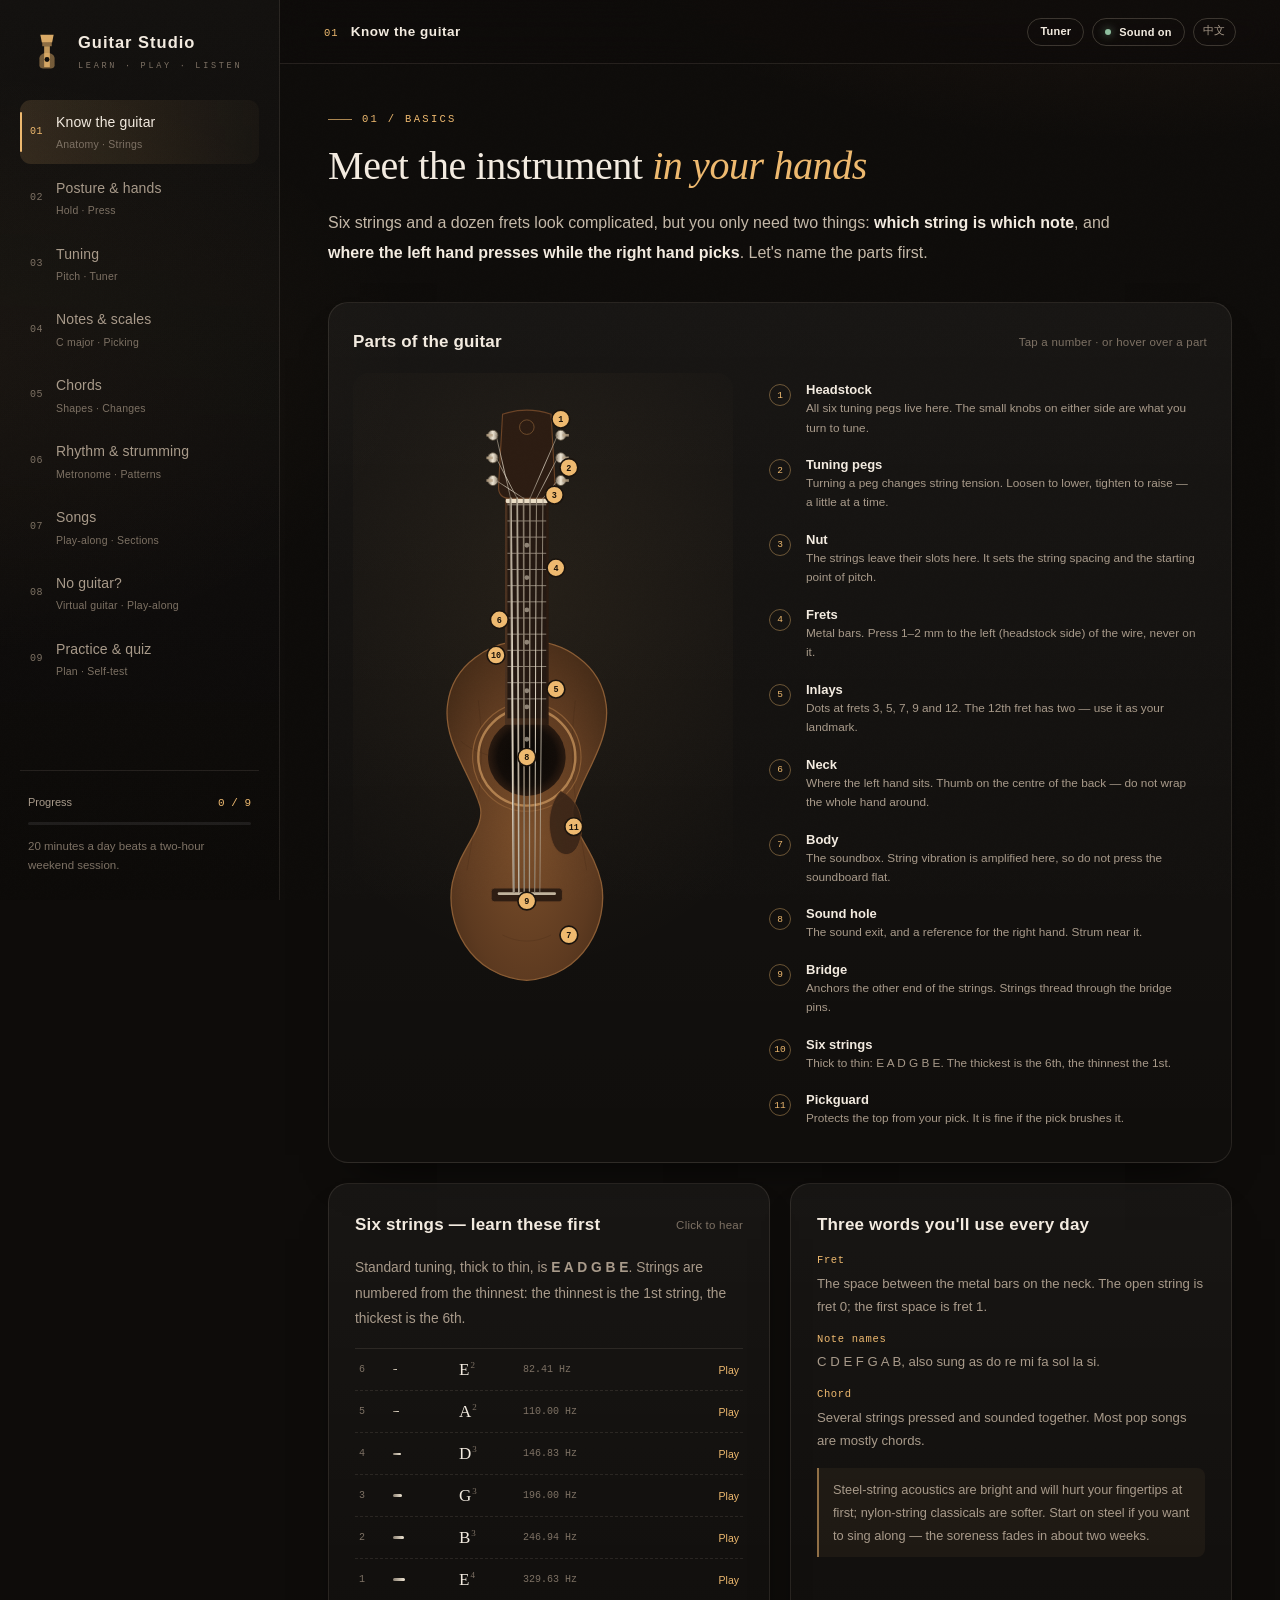
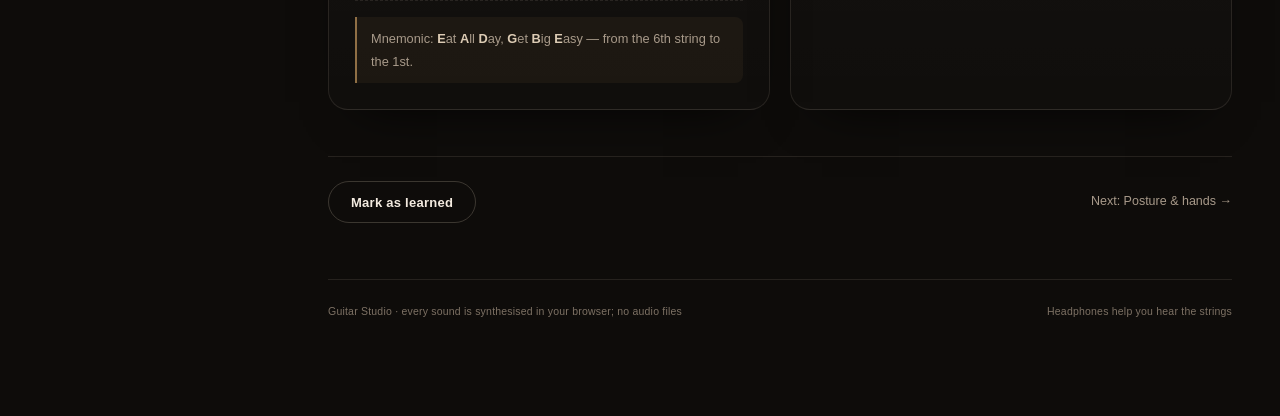
==== commit e5be5393: "Add virtual guitar mode for playing without an instrument" ====
--- a/en/index.html
+++ b/en/index.html
@@ -30,12 +30,13 @@
       <a href="#chords" data-nav="chords"><i>05</i><span>Chords<em>Shapes · Changes</em></span></a>
       <a href="#rhythm" data-nav="rhythm"><i>06</i><span>Rhythm &amp; strumming<em>Metronome · Patterns</em></span></a>
       <a href="#songs" data-nav="songs"><i>07</i><span>Songs<em>Play-along · Sections</em></span></a>
-      <a href="#practice" data-nav="practice"><i>08</i><span>Practice &amp; quiz<em>Plan · Self-test</em></span></a>
+      <a href="#virtual" data-nav="virtual"><i>08</i><span>No guitar?<em>Virtual guitar · Play-along</em></span></a>
+      <a href="#practice" data-nav="practice"><i>09</i><span>Practice &amp; quiz<em>Plan · Self-test</em></span></a>
     </nav>
 
     <div class="side-foot">
       <div class="progress">
-        <div class="progress-head"><span>Progress</span><b data-progress-text>0 / 8</b></div>
+        <div class="progress-head"><span>Progress</span><b data-progress-text>0 / 9</b></div>
         <div class="progress-bar"><i data-progress-bar style="width:0%"></i></div>
       </div>
       <p>20 minutes a day beats a two-hour weekend session.</p>
@@ -384,14 +385,62 @@
 
         <div class="lesson-foot">
           <button class="btn ghost" type="button" data-complete="songs"><span>Mark as learned</span></button>
+          <a class="next-link" href="#virtual">Next: No guitar? →</a>
+        </div>
+      </section>
+
+      <!-- ========== 08 NO GUITAR ========== -->
+      <section class="section" id="virtual" data-title="No guitar?">
+        <div class="section-head">
+          <p class="eyebrow">08 / NO GUITAR</p>
+          <h2>No guitar? <em>Start anyway.</em></h2>
+          <p class="lead">Play this virtual guitar with a mouse, touch or keyboard. Pick a chord, click a string for a single note, drag across the strings to pick them one by one, and hit Space to strum. Then use the play-along loop to lock in your rhythm. By the time the guitar arrives, your ear and right hand will be ready.</p>
+        </div>
+
+        <div class="card virtual-card">
+          <div class="card-head"><h3>Virtual guitar</h3><span class="hint">Mouse / touch / keyboard</span></div>
+          <div id="virtualMount"></div>
+        </div>
+
+        <div class="grid three">
+          <div class="card mini">
+            <h3>Rhythm first</h3>
+            <p>Choose Four downstrokes or the Folk all-rounder, set 60 BPM, and play along with the loop for two minutes. Keeping the hand moving matters more than volume.</p>
+            <a class="mini-link" href="#virtual">↑ It's right above</a>
+          </div>
+          <div class="card mini">
+            <h3>Then your ear</h3>
+            <p>Go to Practice &amp; quiz and try ear training and chord recognition. You can learn to tell major from minor without a guitar — it's the base for figuring out songs later.</p>
+            <a class="mini-link" href="#practice">Take the quiz →</a>
+          </div>
+          <div class="card mini">
+            <h3>Learn the fretboard</h3>
+            <p>Use Find a note to memorise frets 0–12. On the day the guitar arrives, you'll already know where the notes are.</p>
+            <a class="mini-link" href="#practice">Find notes →</a>
+          </div>
+        </div>
+
+        <div class="card">
+          <div class="card-head"><h3>Buying your first guitar</h3><span class="hint">Read this before you shop</span></div>
+          <div class="buy-list">
+            <div><b>Budget</b><span>CA$200–400 is plenty. Feel matters more than the brand — don't pay for a logo.</span></div>
+            <div><b>Size</b><span>A 41-inch dreadnought suits most adults; smaller hands can choose a 40-inch or OM body.</span></div>
+            <div><b>Action</b><span>Ask the shop to set the action at 2.5–3 mm at the 12th fret. Easy enough to press, or you won't keep practising.</span></div>
+            <div><b>Try it</b><span>Have someone play it in the shop. Listen, check the neck is straight, and buy online only with returns.</span></div>
+          </div>
+          <p class="tip">Don't buy a toy guitar. Action that's too high makes practice painful enough to quit — that's not a “practice harder” problem.</p>
+        </div>
+
+        <div class="lesson-foot">
+          <button class="btn ghost" type="button" data-complete="virtual"><span>Mark as learned</span></button>
           <a class="next-link" href="#practice">Next: Practice &amp; quiz →</a>
         </div>
       </section>
 
-      <!-- ========== 08 ========== -->
+      <!-- ========== 09 ========== -->
       <section class="section" id="practice" data-title="Practice &amp; quiz">
         <div class="section-head">
-          <p class="eyebrow">08 / KEEP GOING</p>
+          <p class="eyebrow">09 / KEEP GOING</p>
           <h2>20 minutes a day, <em>a song in two weeks</em></h2>
           <p class="lead">Practice isn't “when I have time”. It's a small amount at the same time every day. Here's a plan and a self-test to make it stick.</p>
         </div>
--- a/assets/style.css
+++ b/assets/style.css
@@ -735,3 +735,59 @@
   *, *::before, *::after { animation-duration: .001s !important; transition-duration: .001s !important; }
   html { scroll-behavior: auto; }
 }
+
+/* ---------------- 无琴模式 · 虚拟吉他 ---------------- */
+.virtual-card { padding: 22px 24px; }
+.vg-top { display: flex; align-items: flex-start; justify-content: space-between; gap: 16px; flex-wrap: wrap; }
+.vg-chords { display: flex; flex-wrap: wrap; gap: 6px; }
+.vg-now { font-size: 12px; color: var(--muted); }
+.vg-now b { color: var(--amber); font-weight: 600; }
+.vg-body { display: grid; grid-template-columns: 180px minmax(0, 1fr); gap: 24px; margin-top: 18px; align-items: start; }
+.vg-diagram { background: rgba(0, 0, 0, .18); border: 1px solid var(--line); border-radius: 14px; padding: 10px 8px 8px; text-align: center; }
+.vg-diagram .chord-svg { max-width: 150px; margin: 0 auto; }
+.vg-chord-name { font-size: 11px; color: var(--muted); margin-top: -4px; line-height: 1.5; }
+.vg-play { min-width: 0; }
+.vg-pad {
+  background: linear-gradient(180deg, #3b2a1d, #2a1d13);
+  border: 1px solid rgba(240, 225, 200, .12); border-radius: 16px;
+  padding: 8px 12px; user-select: none; touch-action: none;
+  box-shadow: inset 0 1px 0 rgba(255, 255, 255, .06);
+}
+.vg-string {
+  display: grid; grid-template-columns: 20px 24px minmax(0, 1fr) 30px 34px;
+  align-items: center; gap: 8px; height: 34px; padding: 0 6px;
+  border-radius: 8px; cursor: pointer; transition: background .12s;
+}
+.vg-string:hover { background: rgba(238, 185, 111, .10); }
+.vg-string.is-on { background: rgba(238, 185, 111, .20); }
+.vg-string.is-muted { opacity: .42; cursor: not-allowed; }
+.vs-key { font-family: var(--mono); font-size: 9px; color: var(--muted-2); }
+.vs-name { font-family: var(--serif); font-size: 13px; color: #e8dcc8; }
+.vs-line { display: block; width: 100%; background: linear-gradient(90deg, #8c8274, #f0e6d4); border-radius: 2px; }
+.vs-fret { font-family: var(--mono); font-size: 12px; color: var(--amber); text-align: center; }
+.vg-string.is-muted .vs-fret { color: var(--muted-2); }
+.vs-note { font-family: var(--mono); font-size: 9.5px; color: var(--muted-2); text-align: right; }
+.vg-actions { display: flex; align-items: center; gap: 10px; flex-wrap: wrap; margin-top: 14px; }
+.vg-actions .field b { font-family: var(--mono); font-size: 11px; color: var(--amber); font-weight: 500; }
+.vg-beats { display: flex; gap: 8px; margin-top: 12px; }
+.vg-beat { width: 10px; height: 10px; border-radius: 50%; border: 1px solid var(--line-strong); background: rgba(255, 255, 255, .04); transition: .12s; }
+.vg-beat.is-on { background: var(--amber); border-color: var(--amber); transform: scale(1.3); box-shadow: 0 0 10px rgba(238, 185, 111, .6); }
+.vg-hint { font-size: 11.5px; color: var(--muted-2); line-height: 1.75; margin-top: 10px; }
+.mini-link { display: inline-block; margin-top: 10px; font-size: 11.5px; color: var(--amber); }
+.mini-link:hover { text-decoration: underline; }
+.buy-list { display: flex; flex-direction: column; gap: 2px; margin-top: 4px; }
+.buy-list > div { display: grid; grid-template-columns: 72px minmax(0, 1fr); gap: 12px; padding: 10px 0; border-bottom: 1px dashed var(--line); align-items: baseline; }
+.buy-list > div:last-child { border-bottom: 0; }
+.buy-list b { font-size: 12px; color: var(--amber); font-weight: 500; }
+.buy-list span { font-size: 12.5px; color: var(--muted); line-height: 1.75; }
+
+@media (max-width: 820px) {
+  .vg-body { grid-template-columns: 1fr; }
+  .vg-diagram { max-width: 180px; margin: 0 auto; }
+}
+@media (max-width: 620px) {
+  .vg-string { grid-template-columns: 16px 20px minmax(0, 1fr) 26px 30px; gap: 6px; padding: 0 2px; height: 32px; }
+  .vg-pad { padding: 6px 8px; }
+  .vg-actions .btn { flex: 1; }
+  .buy-list > div { grid-template-columns: 1fr; gap: 2px; }
+}
